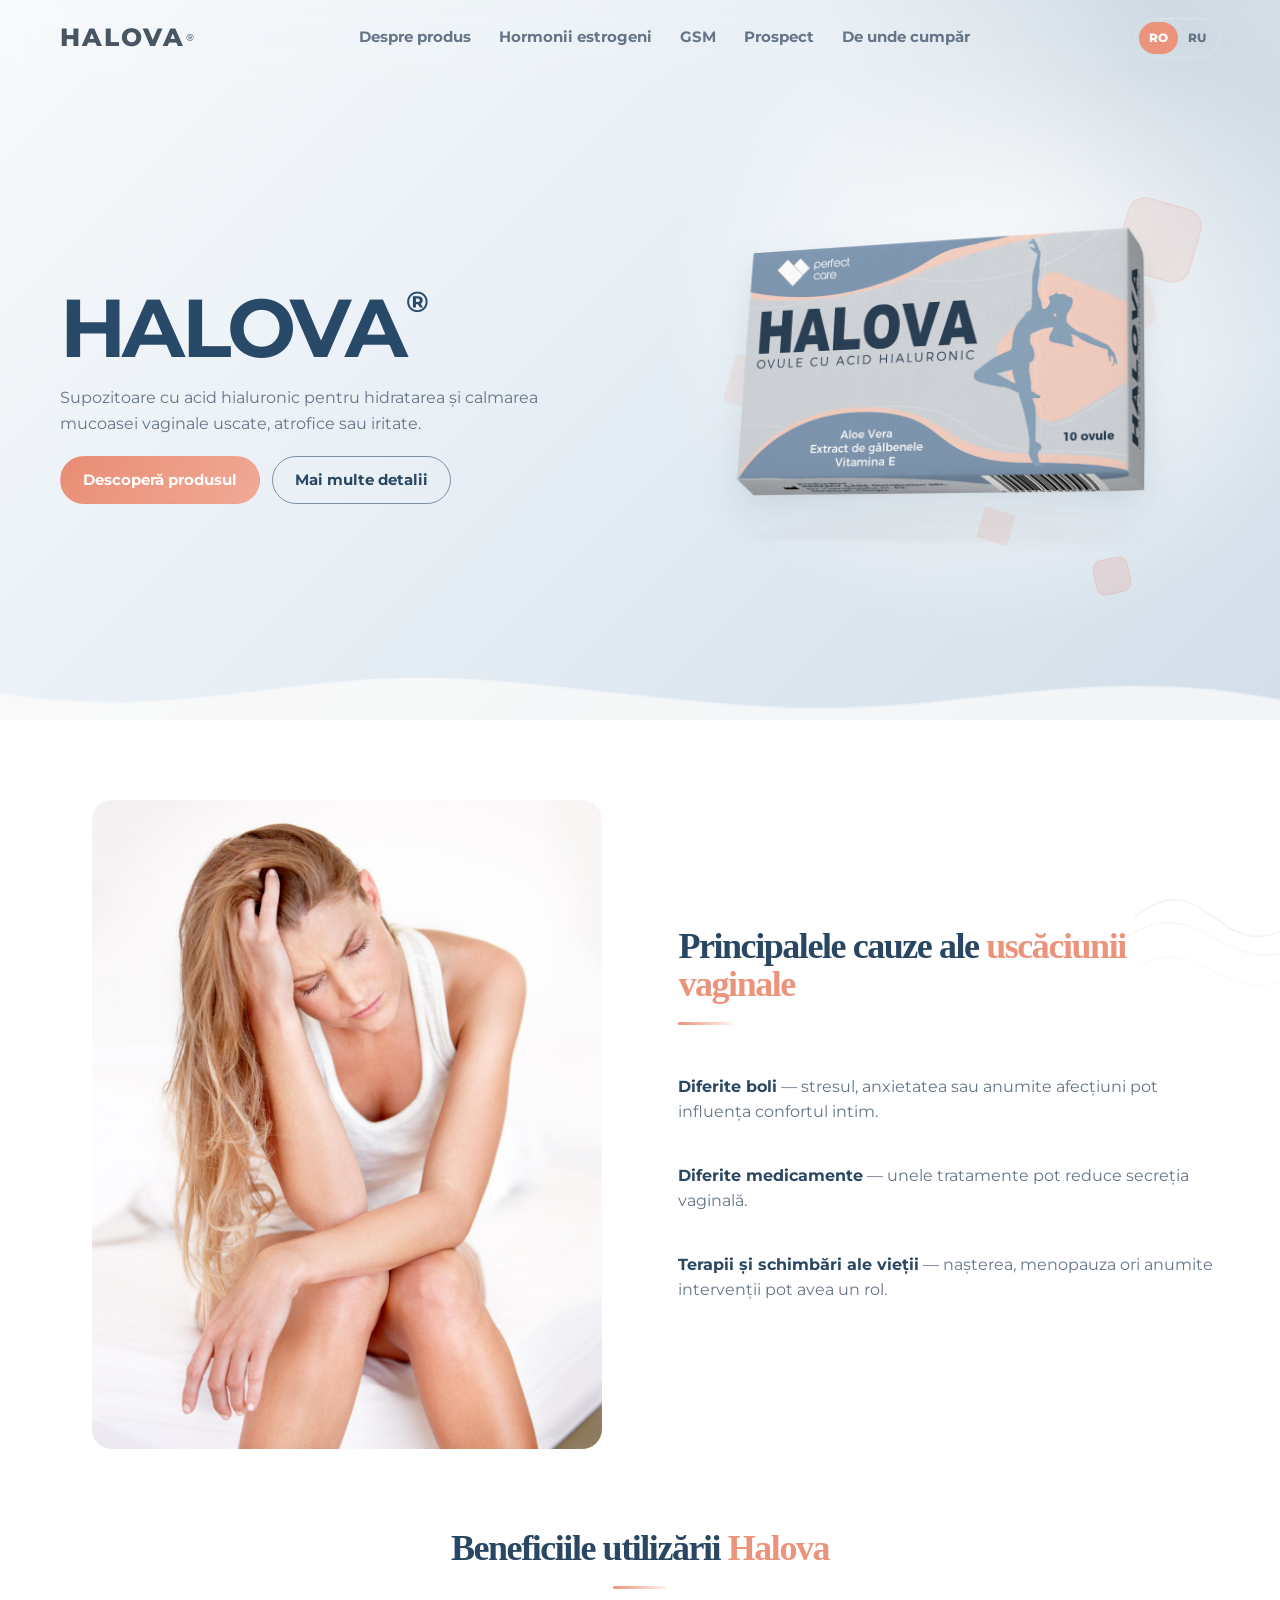
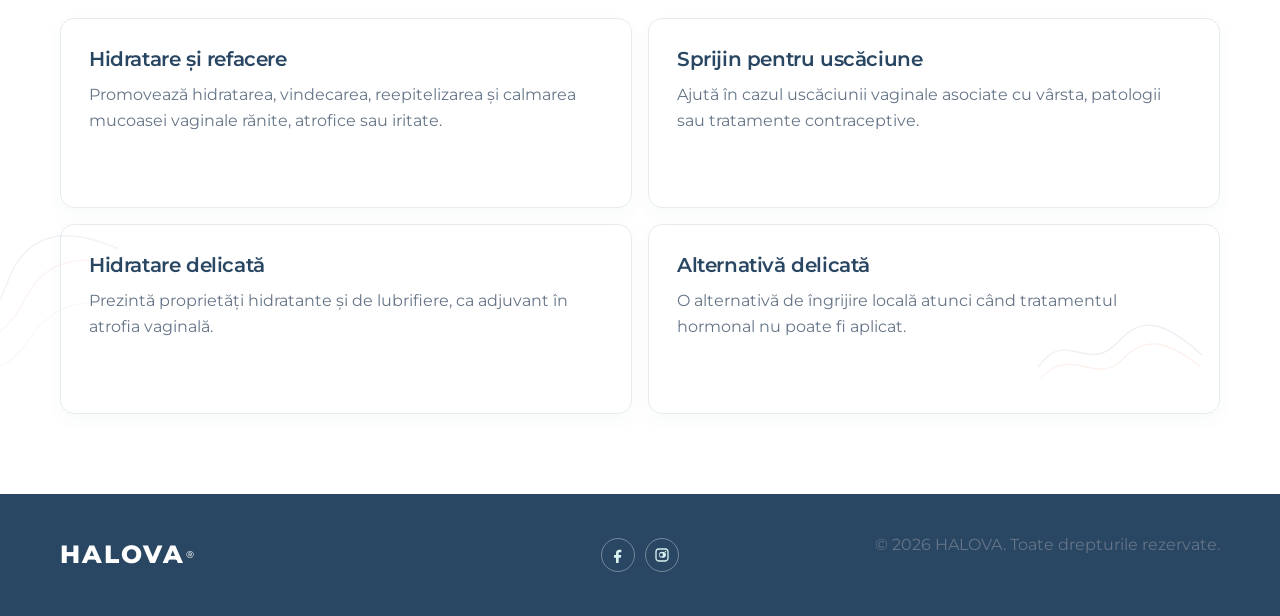
==== ro/index.html @ 42326ea6 "Initial commit: HALOVA site Co-Authored-By: Claude Opus 5.5 <noreply@anthropic.com>" ====
<!doctype html>
<html lang="ro">
  <head>
    <meta charset="utf-8" />
    <meta name="viewport" content="width=device-width,initial-scale=1" />
    <meta name="description" content="HALOVA — informații esențiale despre produs." />
    <title>HALOVA — Acasă</title>
    <link rel="canonical" href="https://cerviron.punct.one/ro/" />
    <link rel="alternate" hreflang="ro" href="https://cerviron.punct.one/ro/" />
    <link rel="alternate" hreflang="ru" href="https://cerviron.punct.one/ru/" />
    <link rel="alternate" hreflang="x-default" href="https://cerviron.punct.one/ro/" />
    <link rel="stylesheet" href="../css/style.css" />
  </head>
  <body>
    <header class="header">
      <div class="container header__inner">
        <a class="brand" href="/ro/">HALOVA</a>
        <nav class="nav" id="site-nav">
          <ul class="nav__list">
            <li><a href="/ro/despre-produs.html">Despre produs</a></li>
            <li><a href="/ro/estrogen.html">Hormonii estrogeni</a></li>
            <li><a href="/ro/gsm.html">GSM</a></li>
            <li><a href="/ro/prospect.html">Prospect</a></li>
            <li><a href="/ro/unde-cumpar.html">De unde cumpăr</a></li>
          </ul>
        </nav>
        <div class="header__right">
          <div class="language"><a href="/ro/" aria-current="true">RO</a><a href="/ru/">RU</a></div>
          <button
            class="menu-button"
            aria-label="Deschide meniul"
            aria-expanded="false"
            aria-controls="site-nav"
          >
            ☰
          </button>
        </div>
      </div>
    </header>
    <main>
      <section class="halova-hero">
        <div class="container hero__grid grid grid--2">
          <div>
            <h1 class="hero__title--product">HALOVA<sup>®</sup></h1>
            <p class="hero__text">
              Supozitoare cu acid hialuronic pentru hidratarea și calmarea mucoasei vaginale uscate,
              atrofice sau iritate.
            </p>
            <div class="actions">
              <a class="button button--primary" href="#produs">Descoperă produsul</a
              ><a class="button button--secondary" href="/ro/despre-produs.html"
                >Mai multe detalii</a
              >
            </div>
          </div>
          <div class="hero__visual grid">
            <img class="hero__image" src="../img/halova.png?v=1" alt="Cutia produsului HALOVA" />
          </div>
        </div>
      </section>
      <section class="indication-feature indication-feature--causes" id="produs">
        <div class="indication-feature__items split-layout container grid grid--2">
          <div class="indication-feature__item">
            <img src="../img/women_03.jpg?v=1" alt="Informații despre uscăciunea vaginală" />
          </div>
          <div class="indication-feature__item">
            <h2>Principalele cauze ale <em>uscăciunii vaginale</em></h2>
            <ul class="feature-item__list list-reset">
              <li>
                <p>
                  <strong>Diferite boli</strong> — stresul, anxietatea sau anumite afecțiuni pot
                  influența confortul intim.
                </p>
              </li>
              <li>
                <p>
                  <strong>Diferite medicamente</strong> — unele tratamente pot reduce secreția
                  vaginală.
                </p>
              </li>
              <li>
                <p>
                  <strong>Terapii și schimbări ale vieții</strong> — nașterea, menopauza ori anumite
                  intervenții pot avea un rol.
                </p>
              </li>
            </ul>
          </div>
        </div>
      </section>
      <section class="info-cards--manifestations">
        <div class="container">
          <h2 class="center">Beneficiile utilizării <em>Halova</em></h2>
          <div class="info-cards__items grid grid--2">
            <article class="info-card card-surface grid">
              <div class="info-card__content">
                <h3>Hidratare și refacere</h3>
                <p>
                  Promovează hidratarea, vindecarea, reepitelizarea și calmarea mucoasei vaginale
                  rănite, atrofice sau iritate.
                </p>
              </div>
            </article>
            <article class="info-card card-surface grid">
              <div class="info-card__content">
                <h3>Sprijin pentru uscăciune</h3>
                <p>
                  Ajută în cazul uscăciunii vaginale asociate cu vârsta, patologii sau tratamente
                  contraceptive.
                </p>
              </div>
            </article>
            <article class="info-card card-surface grid">
              <div class="info-card__content">
                <h3>Hidratare delicată</h3>
                <p>
                  Prezintă proprietăți hidratante și de lubrifiere, ca adjuvant în atrofia vaginală.
                </p>
              </div>
            </article>
            <article class="info-card card-surface grid">
              <div class="info-card__content">
                <h3>Alternativă delicată</h3>
                <p>
                  O alternativă de îngrijire locală atunci când tratamentul hormonal nu poate fi
                  aplicat.
                </p>
              </div>
            </article>
          </div>
        </div>
      </section>
    </main>
    <footer class="footer">
      <div class="container footer__inner grid grid--3">
        <a class="brand" href="/ro/">HALOVA</a>
        <p>© 2026 HALOVA. Toate drepturile rezervate.</p>
      </div>
    </footer>
    <script src="../js/main.js"></script>
  </body>
</html>
---- css/style.css ----
@import url("./variables.css");
@import url("./base.css");
@import url("./common.css");
@import url("./header.css");
@import url("./breadcrumbs.css");
@import url("./hero.css");
@import url("./buttons.css");
@import url("./cards.css");
@import url("./pages.css");
@import url("./footer.css");
@import url("./responsive.css");
@import url("./design-system.css");

@import url("./titles.css");
@import url("./decor.css");
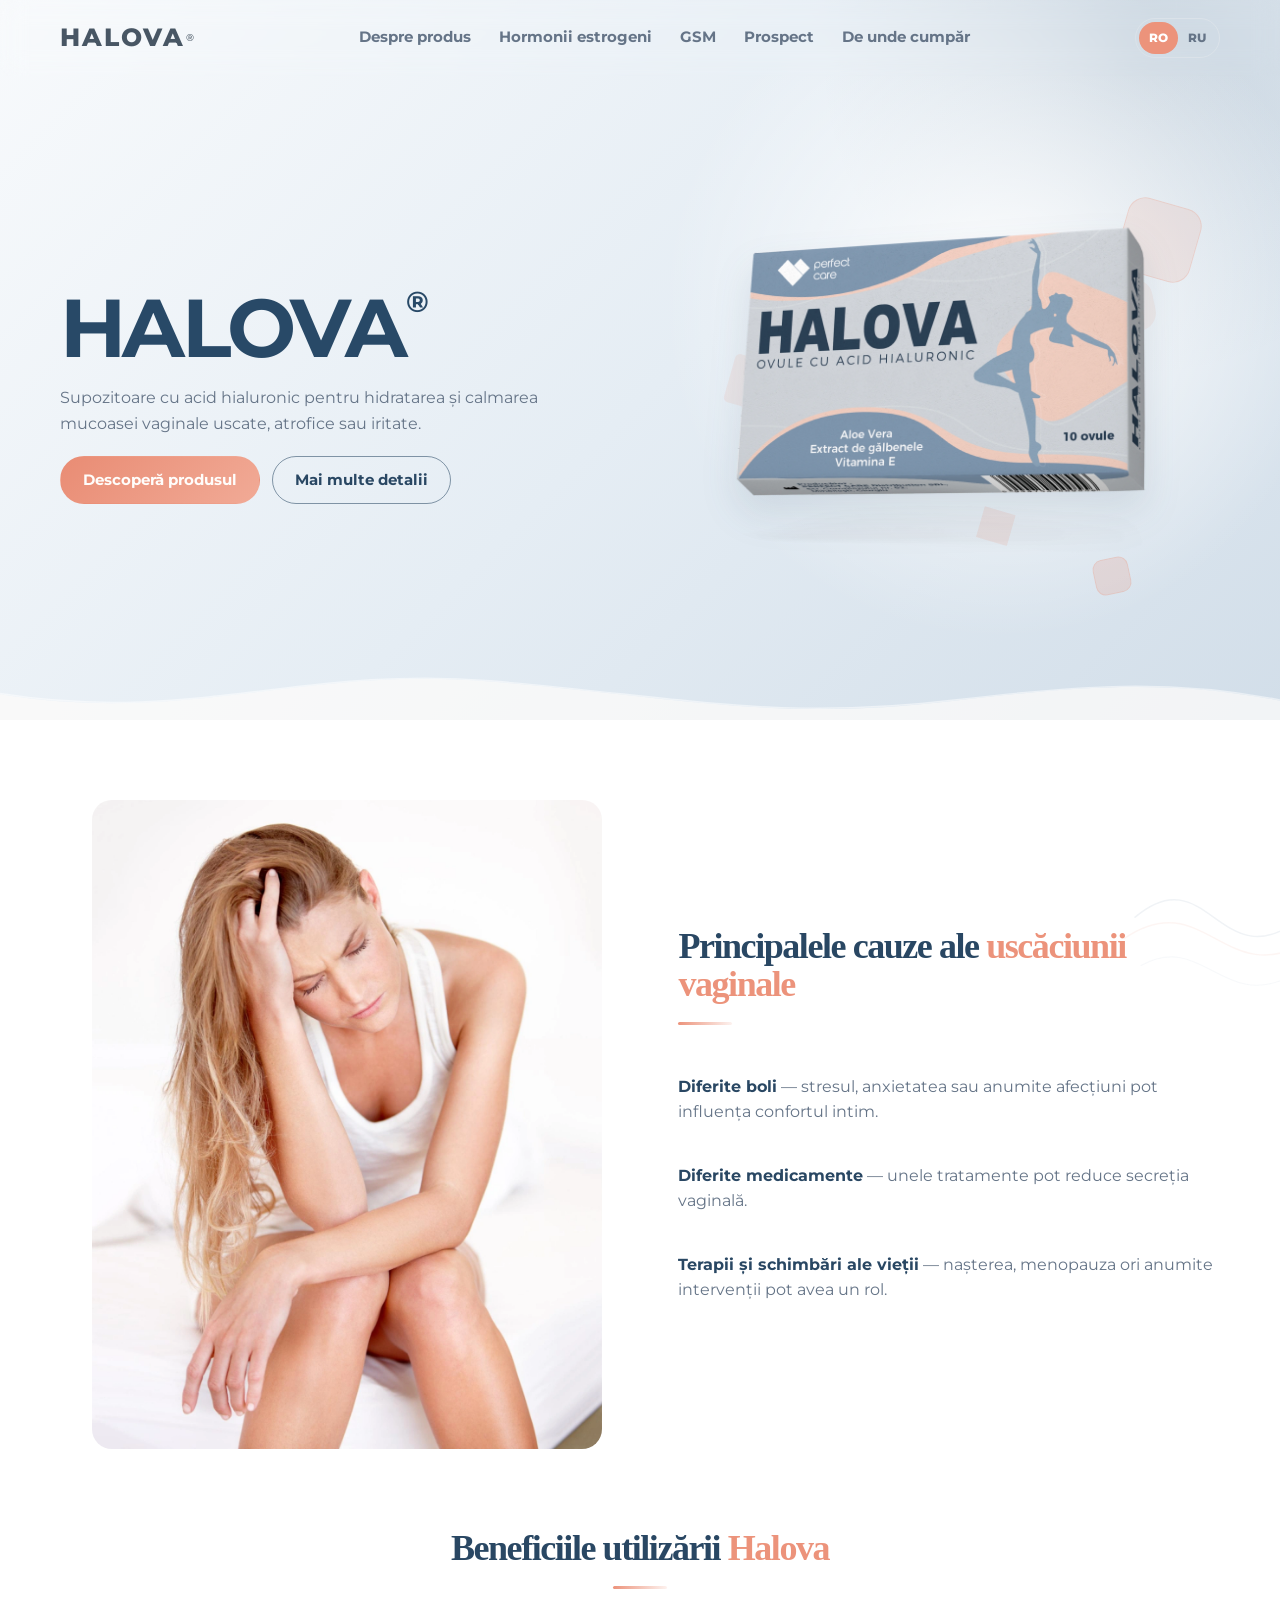
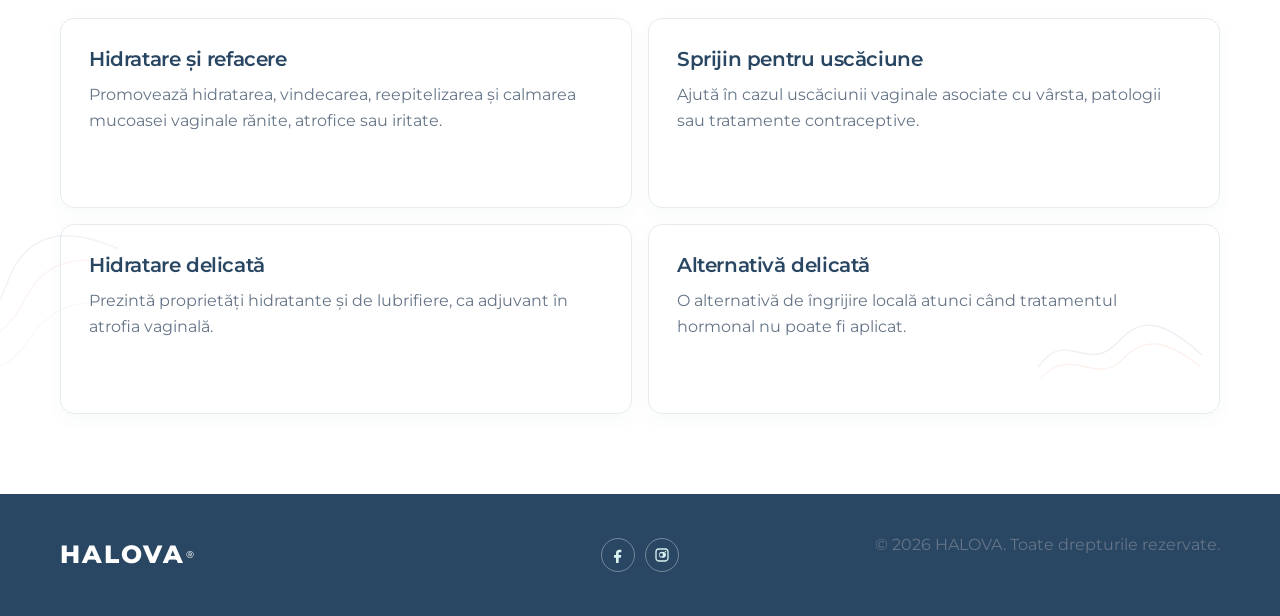
==== commit c6f4d7d8: "Switch images to WebP and remove originals Co-Authored-By: Claude Opus 5.5 <noreply@anthropic.com>" ====
--- a/ro/index.html
+++ b/ro/index.html
@@ -54,14 +54,14 @@
             </div>
           </div>
           <div class="hero__visual grid">
-            <img class="hero__image" src="../img/halova.png?v=1" alt="Cutia produsului HALOVA" />
+            <img class="hero__image" src="../img/halova.webp?v=2" alt="Cutia produsului HALOVA" />
           </div>
         </div>
       </section>
       <section class="indication-feature indication-feature--causes" id="produs">
         <div class="indication-feature__items split-layout container grid grid--2">
           <div class="indication-feature__item">
-            <img src="../img/women_03.jpg?v=1" alt="Informații despre uscăciunea vaginală" />
+            <img src="../img/women_03.webp?v=2" alt="Informații despre uscăciunea vaginală" />
           </div>
           <div class="indication-feature__item">
             <h2>Principalele cauze ale <em>uscăciunii vaginale</em></h2>
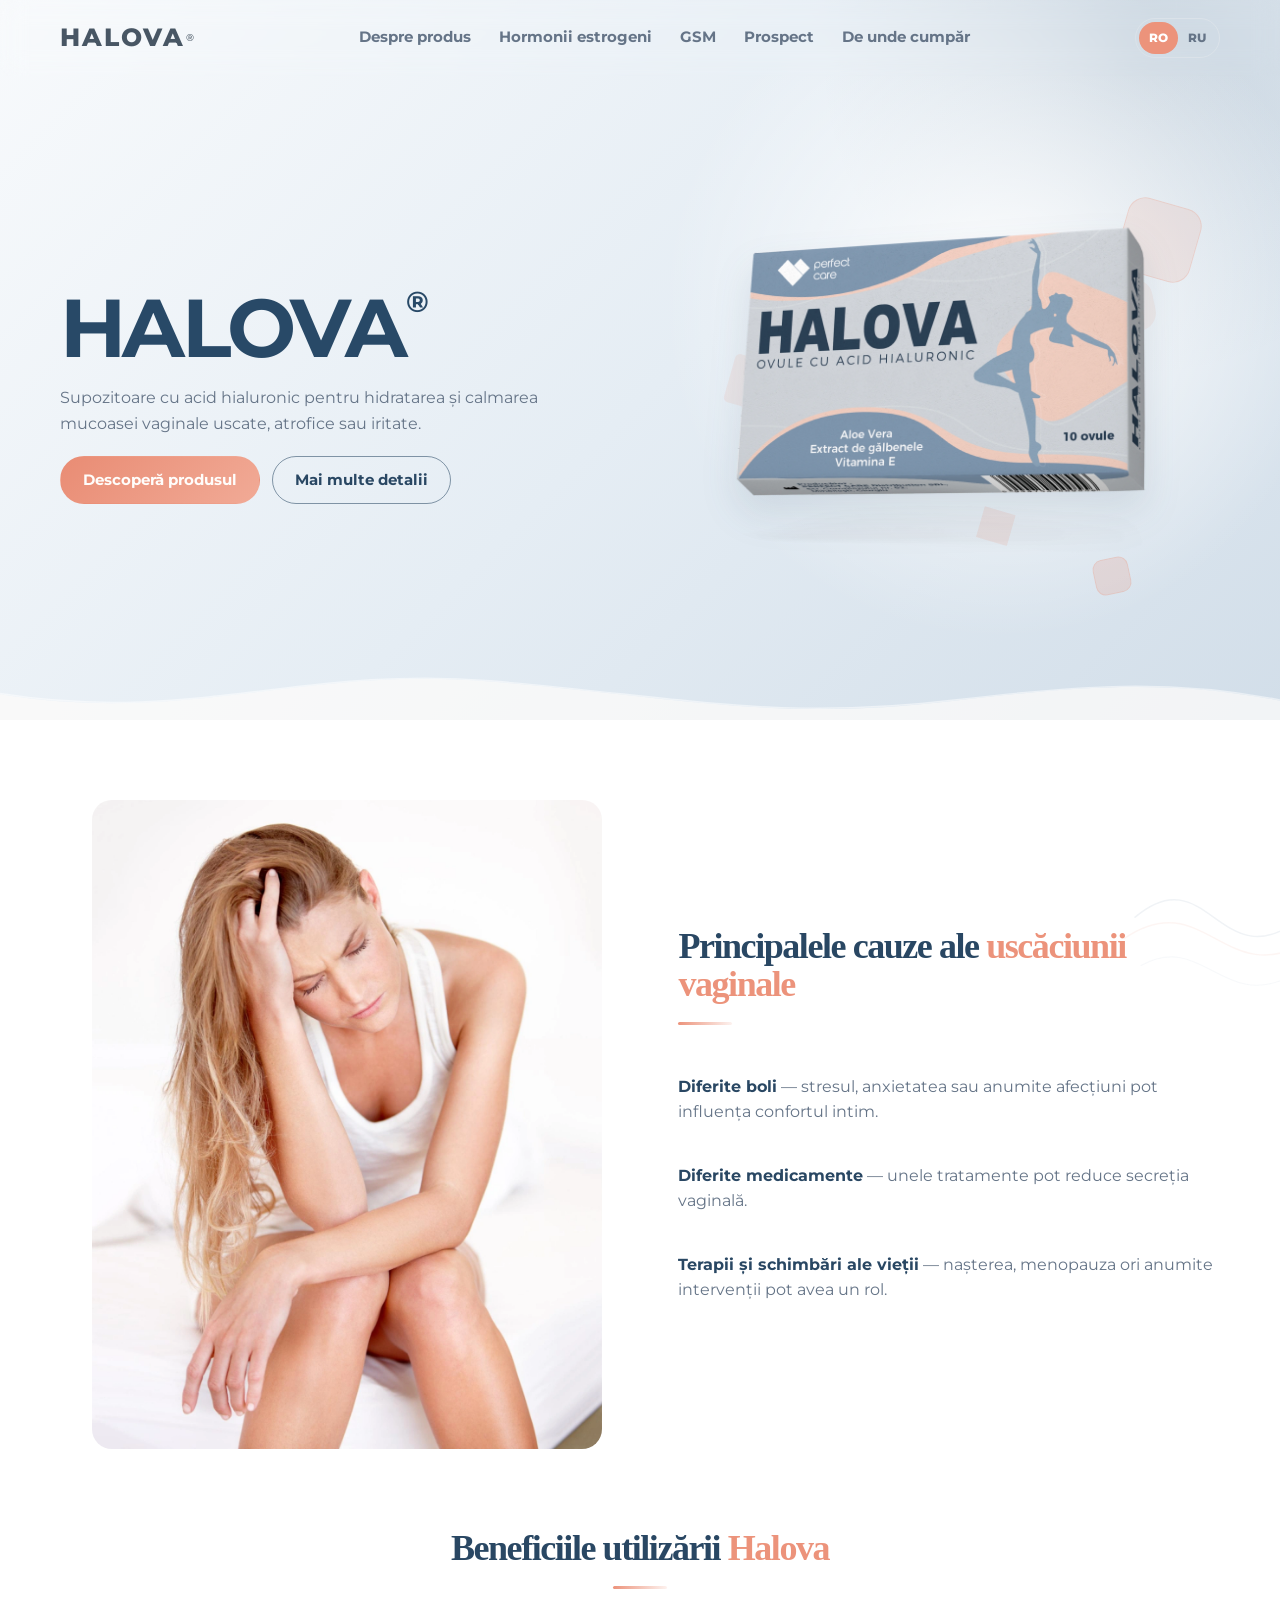
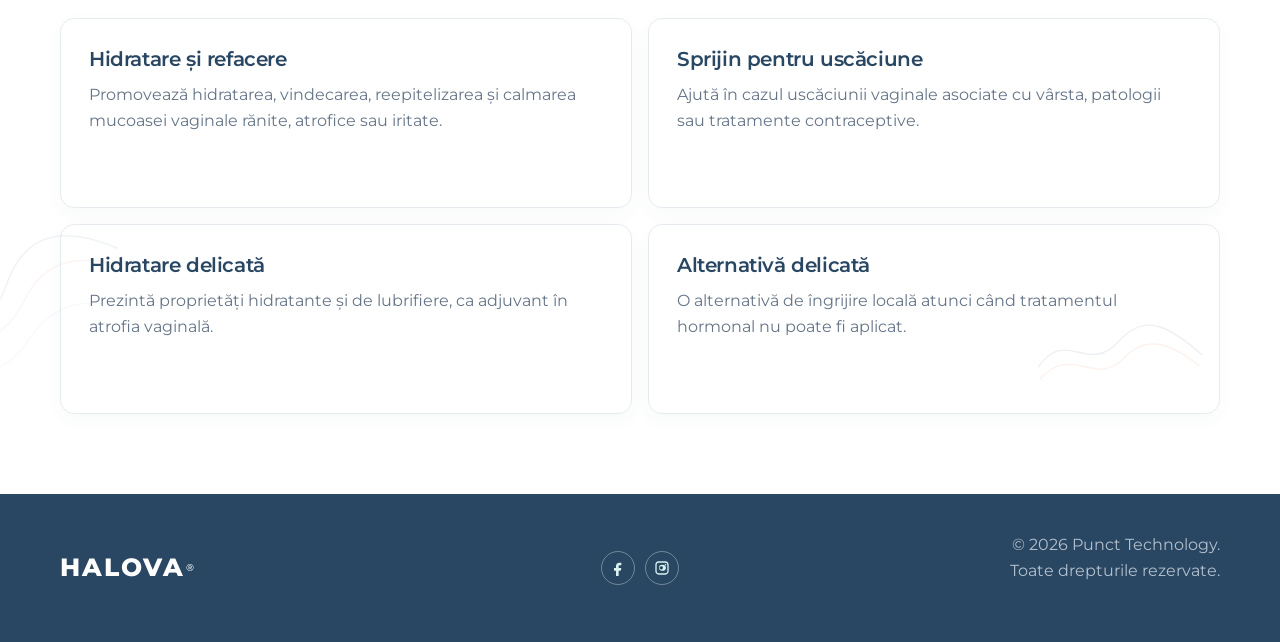
==== commit f1b81517: "Add SSI includes for GTM and site URL, update footer copyright - Include includes/head.html and incl" ====
--- a/ro/index.html
+++ b/ro/index.html
@@ -3,15 +3,17 @@
   <head>
     <meta charset="utf-8" />
     <meta name="viewport" content="width=device-width,initial-scale=1" />
+    <!--#config errmsg="" --><!--#include virtual="/includes/head.html" -->
     <meta name="description" content="HALOVA — informații esențiale despre produs." />
     <title>HALOVA — Acasă</title>
-    <link rel="canonical" href="https://cerviron.punct.one/ro/" />
-    <link rel="alternate" hreflang="ro" href="https://cerviron.punct.one/ro/" />
-    <link rel="alternate" hreflang="ru" href="https://cerviron.punct.one/ru/" />
-    <link rel="alternate" hreflang="x-default" href="https://cerviron.punct.one/ro/" />
+    <link rel="canonical" href="<!--#include virtual='/includes/site-url.txt' -->/ro/" />
+    <link rel="alternate" hreflang="ro" href="<!--#include virtual='/includes/site-url.txt' -->/ro/" />
+    <link rel="alternate" hreflang="ru" href="<!--#include virtual='/includes/site-url.txt' -->/ru/" />
+    <link rel="alternate" hreflang="x-default" href="<!--#include virtual='/includes/site-url.txt' -->/ro/" />
     <link rel="stylesheet" href="../css/style.css" />
   </head>
   <body>
+    <!--#config errmsg="" --><!--#include virtual="/includes/body.html" -->
     <header class="header">
       <div class="container header__inner">
         <a class="brand" href="/ro/">HALOVA</a>
@@ -134,7 +136,7 @@
     <footer class="footer">
       <div class="container footer__inner grid grid--3">
         <a class="brand" href="/ro/">HALOVA</a>
-        <p>© 2026 HALOVA. Toate drepturile rezervate.</p>
+        <p>© 2026 <a href="https://punct.md" target="_blank" rel="noopener">Punct Technology</a>.<br />Toate drepturile rezervate.</p>
       </div>
     </footer>
     <script src="../js/main.js"></script>
